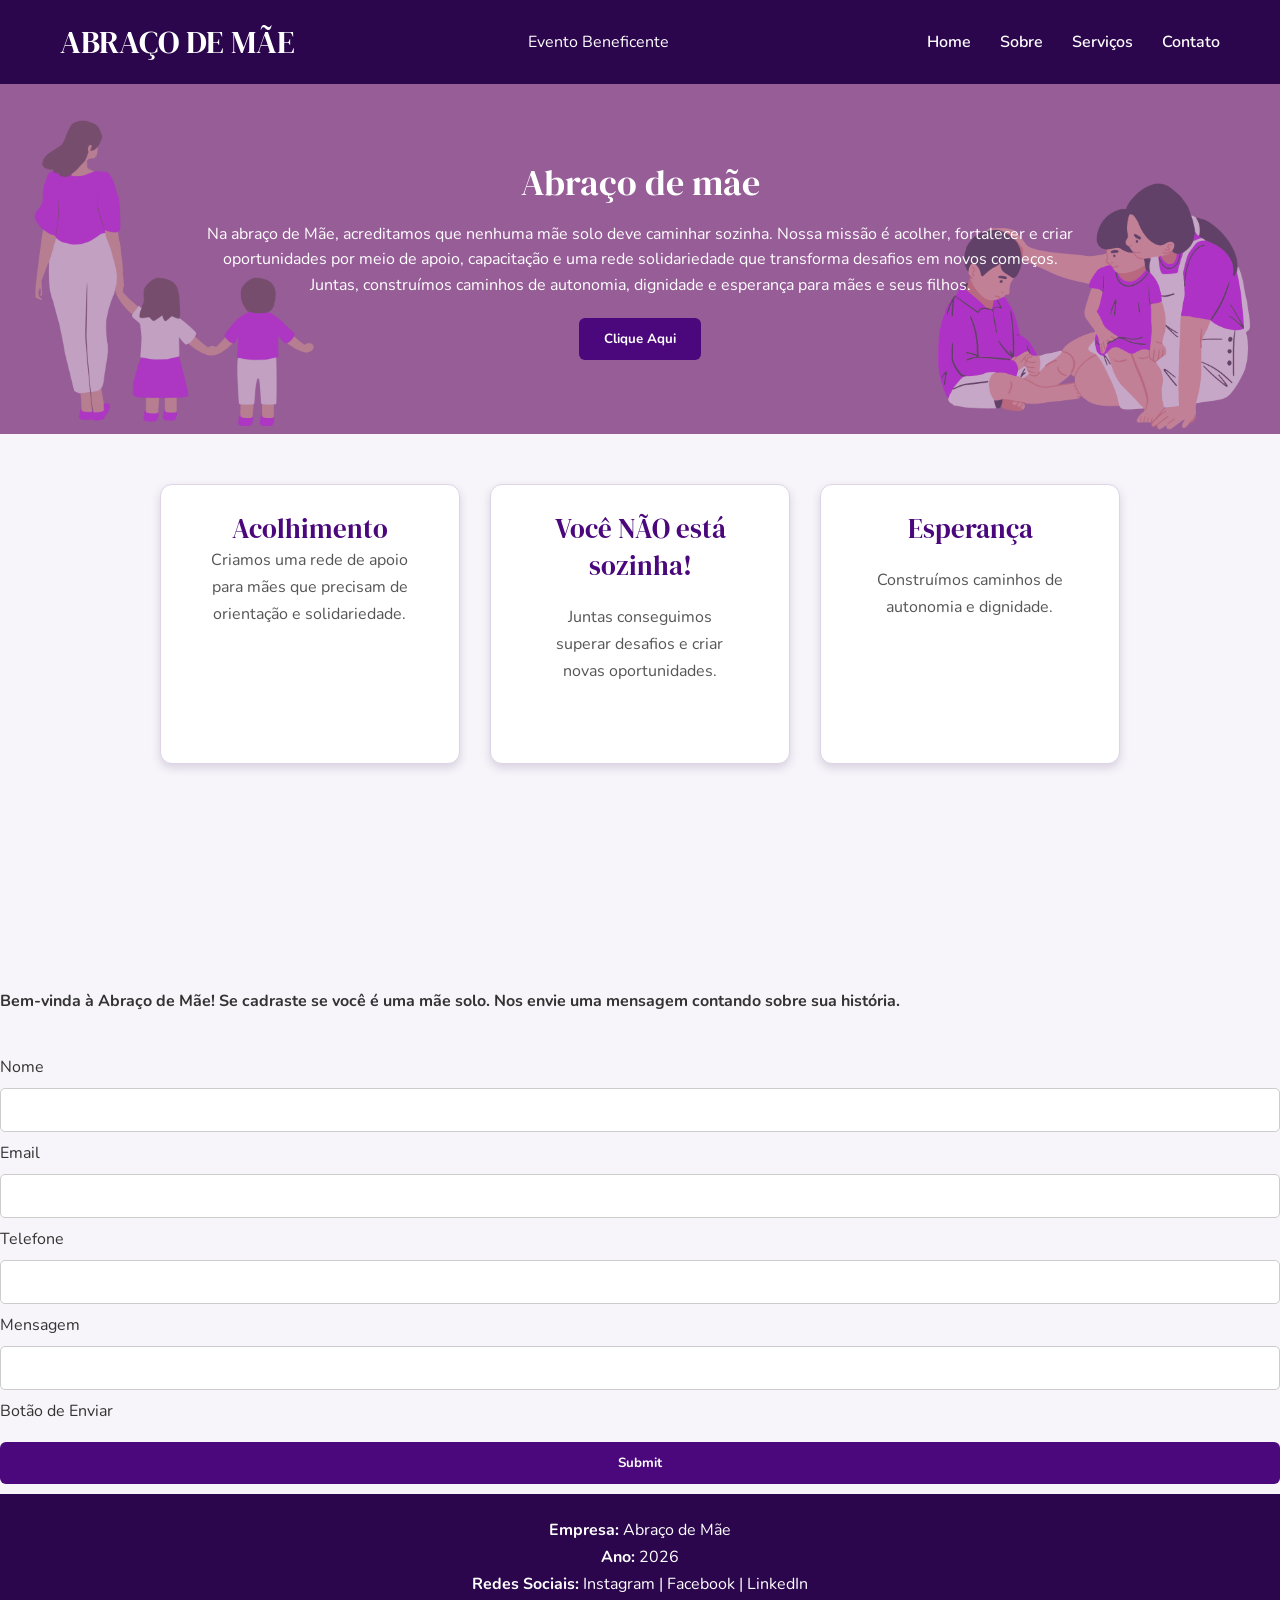
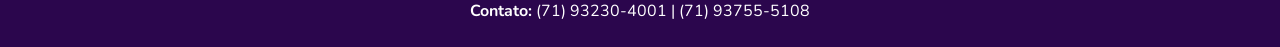
==== index.html @ 6c78fb53 "Add files via upload" ====
<!DOCTYPE html>
<html lang="pt">
<head>
    <meta charset="UTF-8">
    <meta name="viewport" content="width=device-width, initial-scale=1.0">
    <title>Abraço de mãe</title>
    <link rel="stylesheet" href="style.css">
</head>
<body>
    <header>
        <h1>ABRAÇO DE MÃE</h1>
        <P>Evento Beneficente</P>
        <nav>
            <a href="Home.html">Home</a>
            <a href="Sobre.html">Sobre</a>
            <a href="Serviços.html">Serviços</a>
            <a href="Contato.html">Contato</a>
        </nav>
    </header>

    <section class="banner">
        <h2>Abraço de mãe</h2>
            <p>Na abraço de Mãe, acreditamos que nenhuma mãe solo deve caminhar sozinha.
                Nossa missão é acolher, fortalecer e criar oportunidades por meio de apoio, capacitação e uma rede 
                solidariedade que transforma desafios em novos começos. Juntas, construímos caminhos de autonomia, dignidade e esperança para mães e seus filhos.
            </p>
        <button>Clique Aqui</button>
    </section>



    <section class="home">

            <div class="card">
                <h2>Acolhimento</h>
                    <p>
                        Criamos uma rede de apoio para mães que precisam
                        de orientação e solidariedade.
                    </p>          
            </div>


            <div class="card">
                <h2>Você NÃO está sozinha!</h2>
                    <p>
                        Juntas conseguimos superar desafios e criar novas oportunidades.
                    </p>
            </div>



            <div class="card">

                <h2>Esperança</h2>
                    <p>
                        Construímos caminhos de autonomia e dignidade.
                    </p>        
            </div>


    </section>

    <br><br><br><br><br><br><br><br>
    <h4>Bem-vinda à Abraço de Mãe! Se cadraste se você é uma mãe solo. Nos envie uma mensagem contando sobre sua história.</h4>
    <br><br>

    <form>

            Nome
            <input type="password">

            Email
            <input type="email">

            Telefone
            <input type="number">

            Mensagem
            <input type="message">
        
            Botão de Enviar
            <input type="submit">

    </form>

    <footer>
                <p><strong>Empresa:</strong> Abraço de Mãe</p>
                <p><strong>Ano:</strong> 2026</p>
                <p><strong>Redes Sociais:</strong> Instagram | Facebook | LinkedIn</p>
                <p><strong>Contato:</strong> (71) 93230-4001 | (71) 93755-5108</p>
    </footer>

</body>
</html>
---- style.css ----
@import url('https://fonts.googleapis.com/css2?family=DM+Serif+Display&family=Nunito:wght@400;500;600;700&display=swap');

* {
  margin: 0;
  padding: 0;
  box-sizing: border-box;
  font-family: 'Nunito', sans-serif;
  }

body {
background-color: #f7f5fa;
color: #333;
}

header {
background-color: #2b064d;
color: white;
padding: 20px 60px;
display: flex;
justify-content: space-between;
align-items: center;
}

header h1 {
font-family: 'DM Serif Display', serif;
font-size: 32px;
font-weight: 400;
}

nav a {
color: white;
text-decoration: none;
margin-left: 25px;
font-size: 16px;
font-weight: 600;
}

nav a:hover {
text-decoration: underline;
}

.banner {
height: 350px;
background-image: url("imagem servicos.png");
background-size: cover;
background-position: center;
display: flex;
flex-direction: column;
justify-content: center;
align-items: center;
text-align: center;
color: white;
padding: 20px;
}

.banner h2 {
font-family: 'DM Serif Display', serif;
font-size: 36px;
margin-bottom: 15px;
font-weight: 400;
}

.banner p {
width: 70%;
line-height: 1.6;
font-size: 16px;
}

button,
input[type="submit"] {
background-color: #4a087c;
color: white;
border: none;
border-radius: 6px;
padding: 12px 25px;
margin-top: 20px;
cursor: pointer;
font-family: 'Nunito', sans-serif;
font-weight: 700;
}

button:hover,
input[type="submit"]:hover {
background-color: #320557;
}

.home,
.inicio,
.sobre,
.servicos {
display: flex;
justify-content: center;
align-items: center;
gap: 30px;
padding: 50px;
}

.card {
width: 300px;
min-height: 280px;
background-color: white;
border: 1px solid #ddd5e5;
border-radius: 12px;
box-shadow: 0 4px 10px rgba(43, 6, 77, 0.15);
padding: 25px;
text-align: center;
}

.card img {
width: 100%;
border-radius: 8px;
}

.card h2 {
font-family: 'DM Serif Display', serif;
color: #4a087c;
margin-bottom: 20px;
font-size: 27px;
font-weight: 400;
}

.card p {
font-family: 'Nunito', sans-serif;
font-size: 16px;
line-height: 1.7;
color: #555;
width: 80%;
margin-left: auto;
margin-right: auto;
text-align: center;
}

.contato {
display: flex;
justify-content: center;
padding: 50px;
}

.contato .card {
width: 400px;
}

form input,
form textarea {
width: 100%;
padding: 12px;
margin: 10px 0;
border: 1px solid #ccc;
border-radius: 5px;
font-family: 'Nunito', sans-serif;
}

footer {
background-color: #2b064d;
color: white;
text-align: center;
padding: 20px;
}

footer p {
margin: 5px;
}
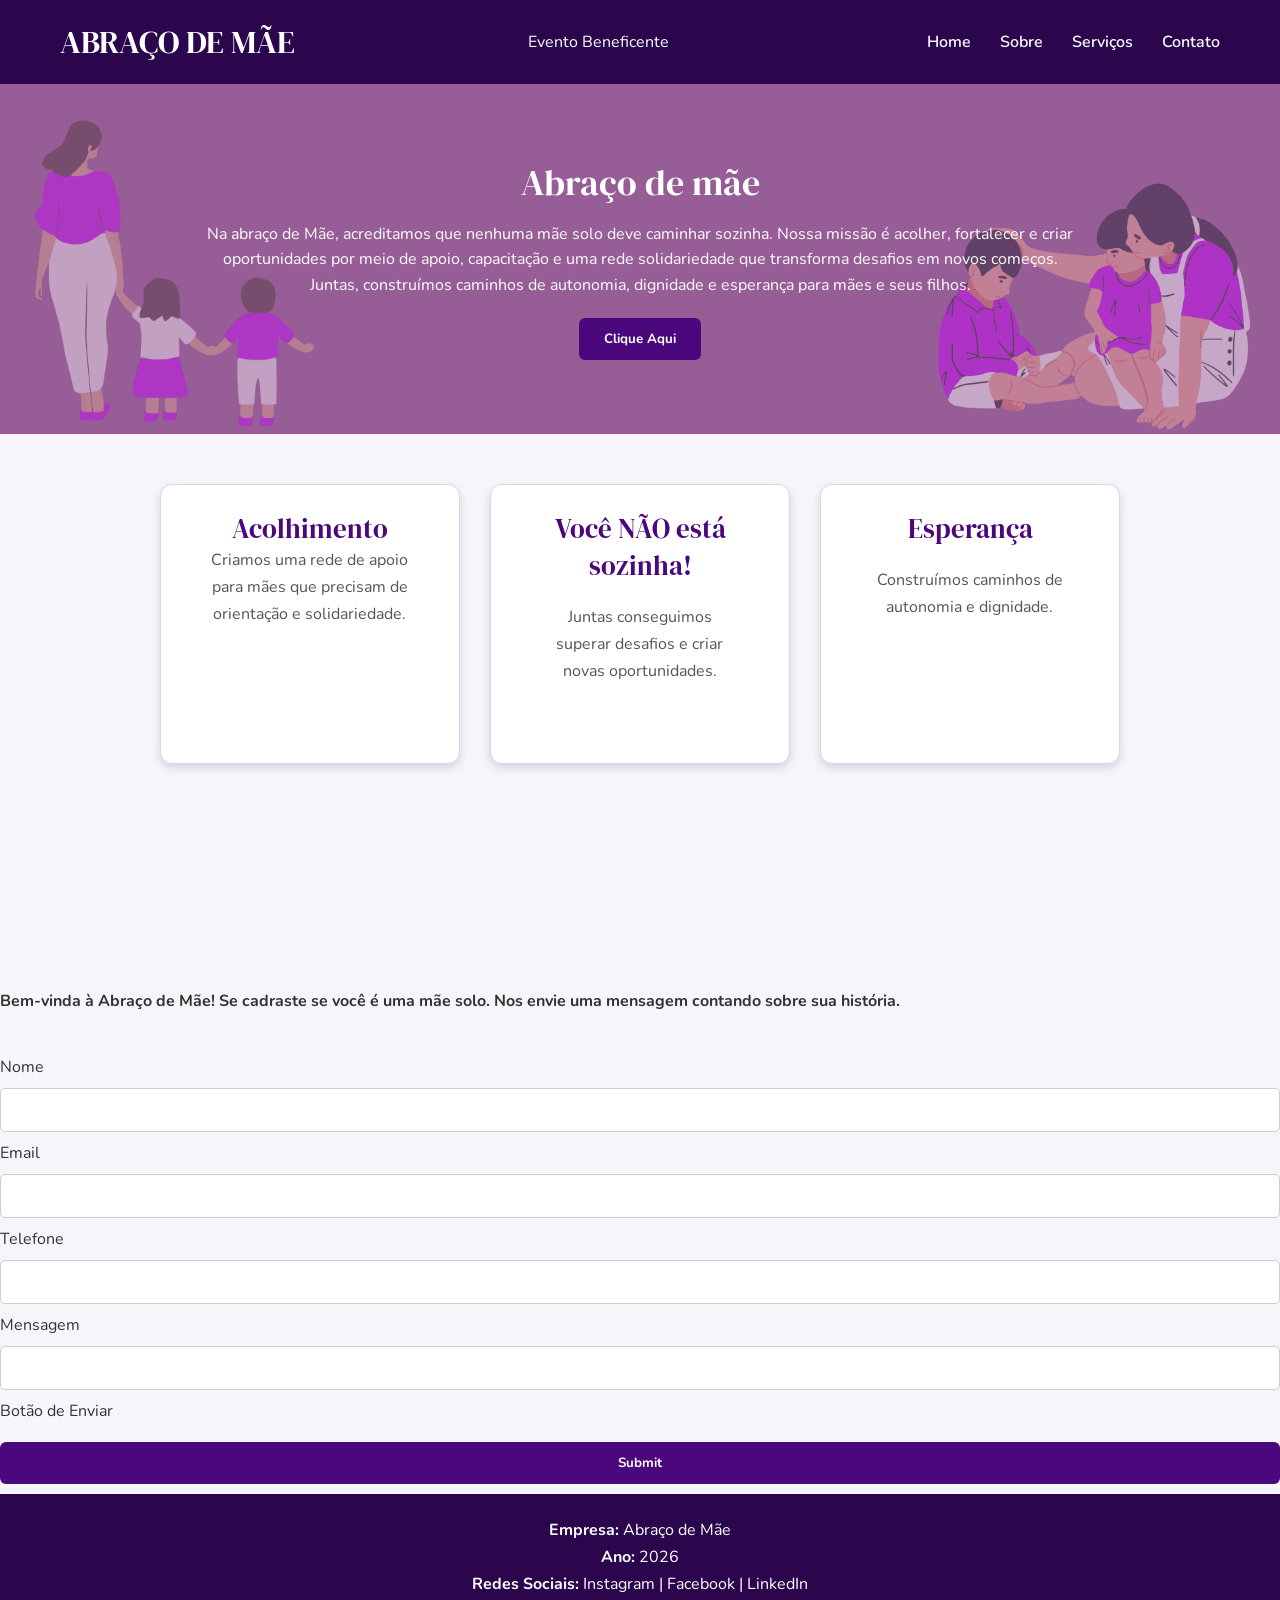
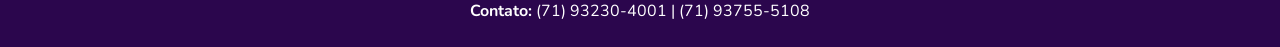
==== commit 7e0e6c55: "Update index.html" ====
--- a/index.html
+++ b/index.html
@@ -91,4 +91,4 @@
     </footer>
 
 </body>
-</html>+</html>
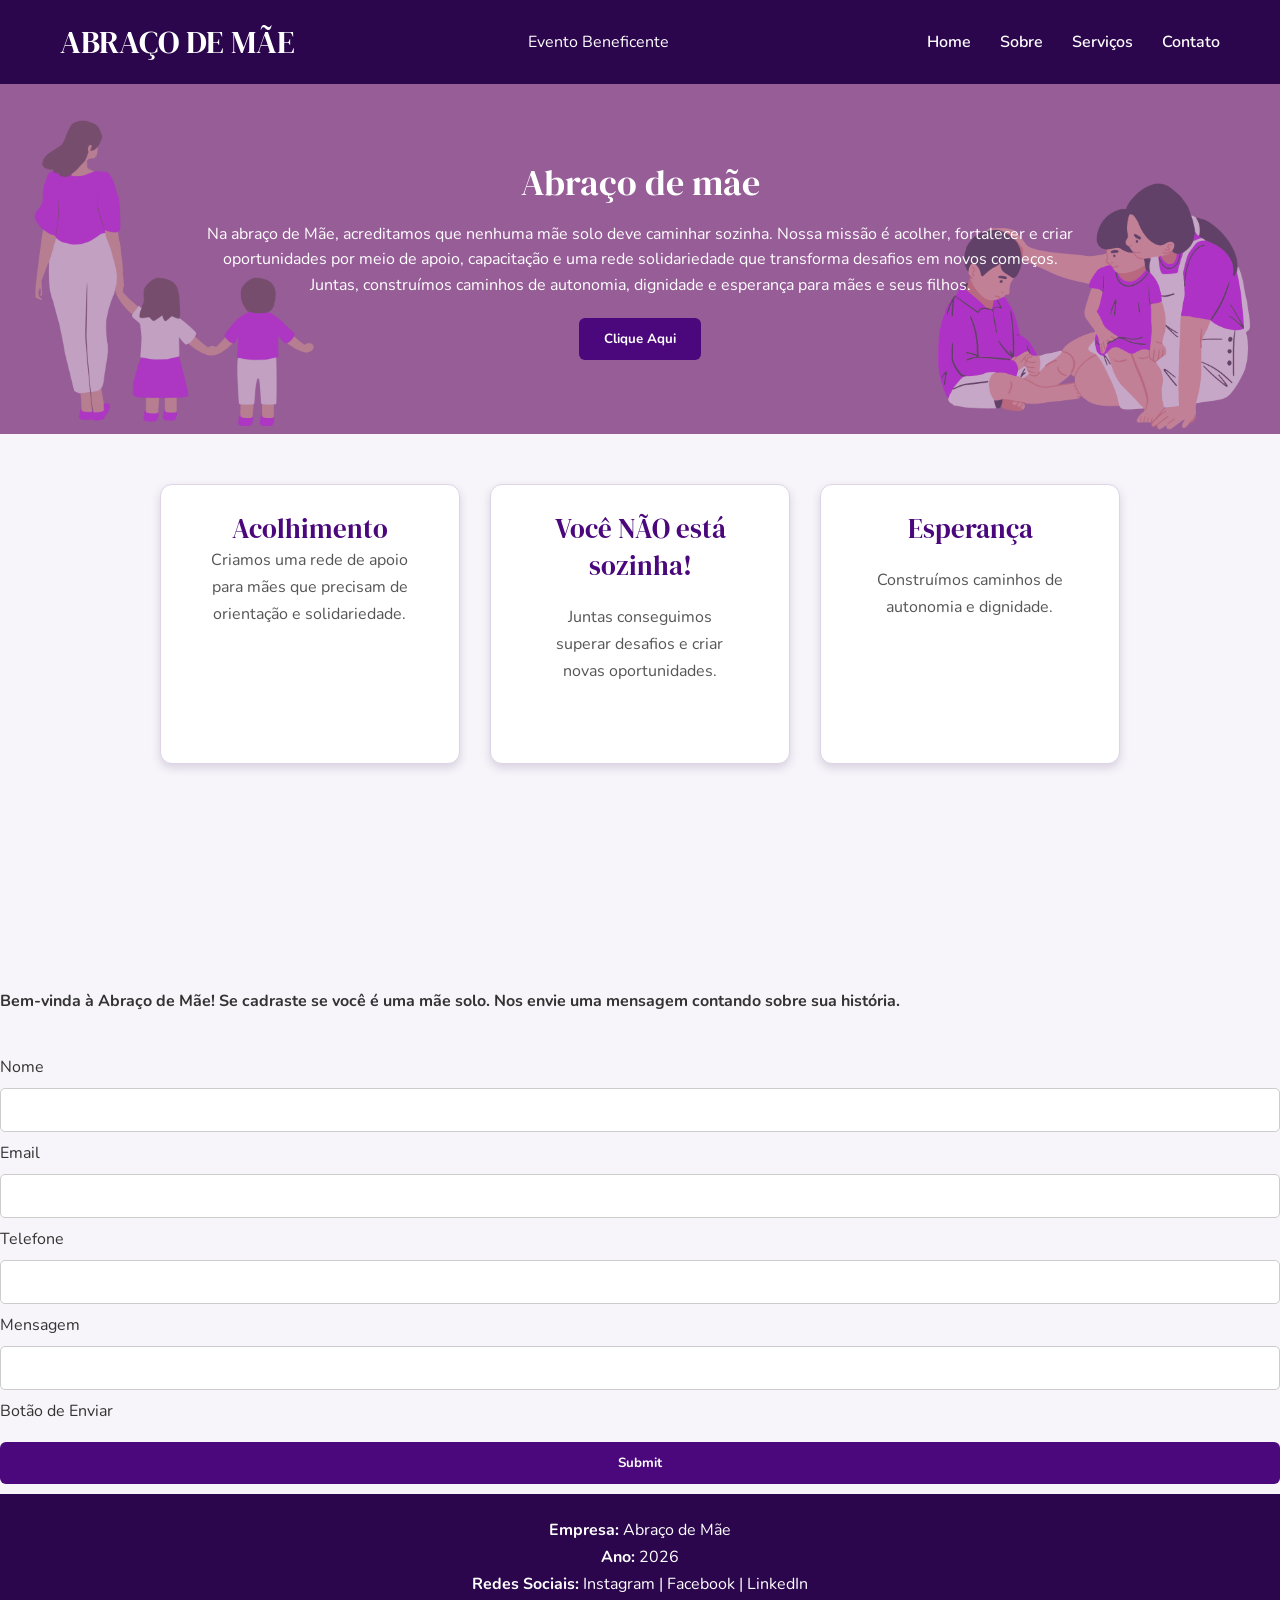
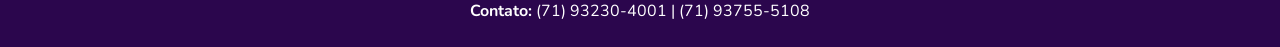
==== commit dfc57f20: "Update index.html" ====
--- a/index.html
+++ b/index.html
@@ -11,10 +11,10 @@
         <h1>ABRAÇO DE MÃE</h1>
         <P>Evento Beneficente</P>
         <nav>
-            <a href="Home.html">Home</a>
-            <a href="Sobre.html">Sobre</a>
-            <a href="Serviços.html">Serviços</a>
-            <a href="Contato.html">Contato</a>
+            <a href="home.html">Home</a>
+            <a href="sobre.html">Sobre</a>
+            <a href="servicos.html">Serviços</a>
+            <a href="contato.html">Contato</a>
         </nav>
     </header>
 
